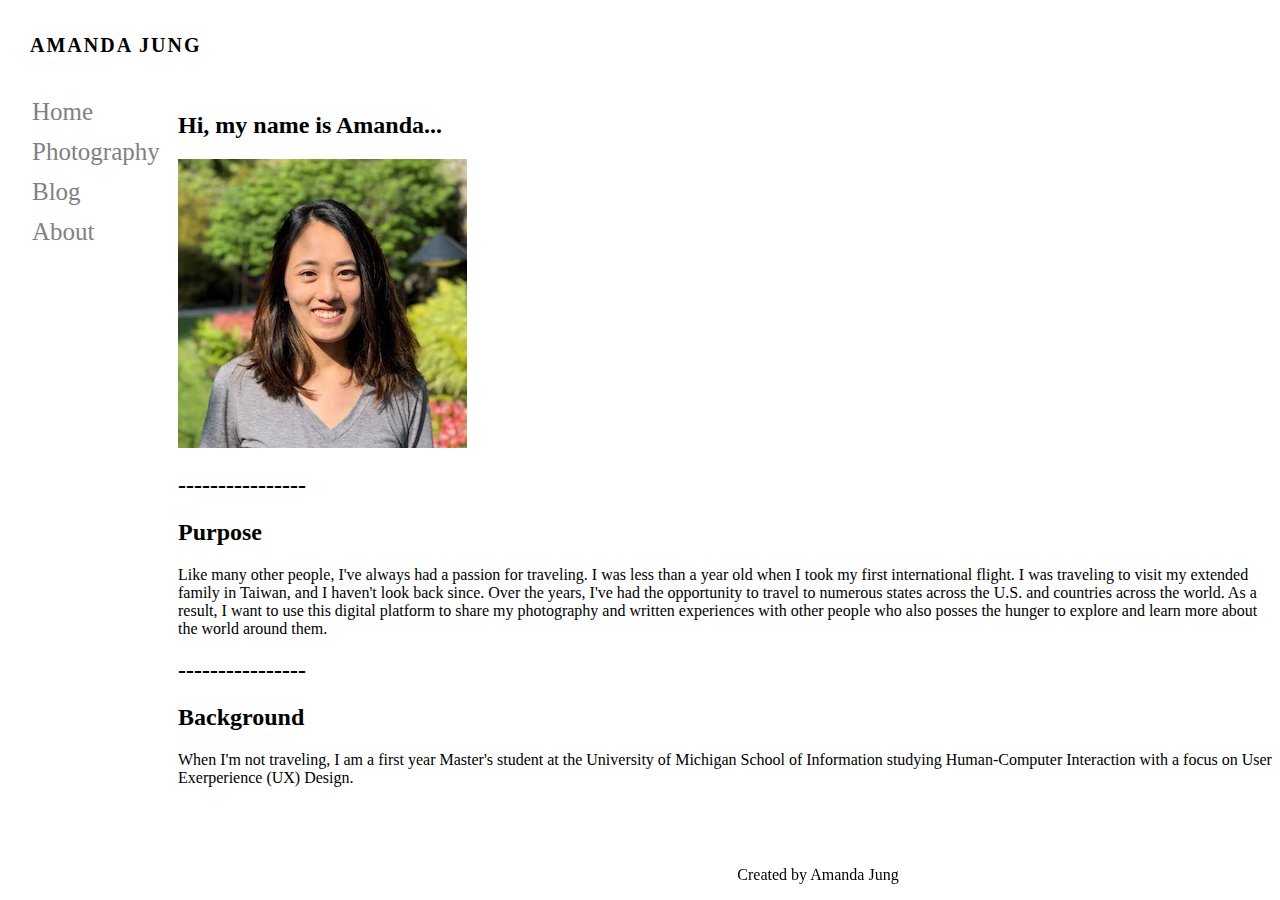
==== about.html @ 81cb40ef "Add files via upload" ====
<!-- images included in this page: IMG_0490.jpeg-->
<!DOCTYPE html>
<html lang="en" dir="ltr">
  <head>
    <meta charset="utf-8">
    <title>Amanda Jung</title>

    <!--CSS Sheets-->
    <link rel="stylesheet" href="css/style.css">
  </head>

  <body>
    <header>
      <a class="logo" href="index.html"><h1>AMANDA JUNG</h1></a>
    </header>

    <!--Side Navigation Bar-->
    <div class="sidenav">
      <a href=index.html>Home</a>
      <a href=photography.html>Photography</a>
      <a href=blog.html>Blog</a>
      <a href=about.html>About</a>
    </div>

    <div class="main">
      <!--Masthead-->
      <div class="masthead">
        <h2>Hi, my name is Amanda...</h2>
      </div>

      <!--Image-->
      <img src=images/profile.jpeg alt="profile picture">

      <!--Purpose-->
      <div class="purpose">
        <h2>----------------</h2>
        <h2>Purpose</h2>
          Like many other people, I've always had a passion for traveling. I was less than a year old when I took my first international flight. I was traveling to visit my extended family in Taiwan, and I haven't look back since. Over the years, I've had the opportunity to travel to numerous states across the U.S. and countries across the world. As a result, I want to use this digital platform to share my photography and written experiences with other people who also posses the hunger to explore and learn more about the world around them.
      </div>

      <!--Background-->
      <div class="background">
        <h2>----------------</h2>
        <h2>Background</h2>
          When I'm not traveling, I am a first year Master's student at the University of Michigan School of Information studying Human-Computer Interaction with a focus on User Exerperience (UX) Design.
      </div>

      <!--Footer-->
      <footer>
        <p>Created by Amanda Jung</p>
      </footer>

  </body>

</html>
---- css/style.css ----
/*--Header--*/
h1 {
  float: left;
  padding: 13px 0px;
  padding-left: 30px;
  font-size: 20px;
  letter-spacing: 2px;
  white-space: nowrap;
  color: black;
  overflow: hidden;
  display: block;
}

header {
  position:absolute;
  left:0; right:0;
  height: 92px;
}

/*--Sidenav--*/
.sidenav {
  position: absolute;
  left:0; top:92px; bottom: 0;
  width: 15%;
}

.sidenav a {
  padding: 6px 6px 6px 32px;
  text-decoration: none;
  font-size: 25px;
  color: #818181;
  display: block;
}

.sidenav a:hover {
  color: #000000;
}

/*--Content--*/
.main {
  position: absolute;
  left:178px; top:92px; right:0; bottom:0;
}

img {
  max-width: 50%;
  max-height: 50%;
}

/*--Footer--*/
footer {
  position: fixed;
  bottom: 0;
  width:100%;
  text-align: center;
}
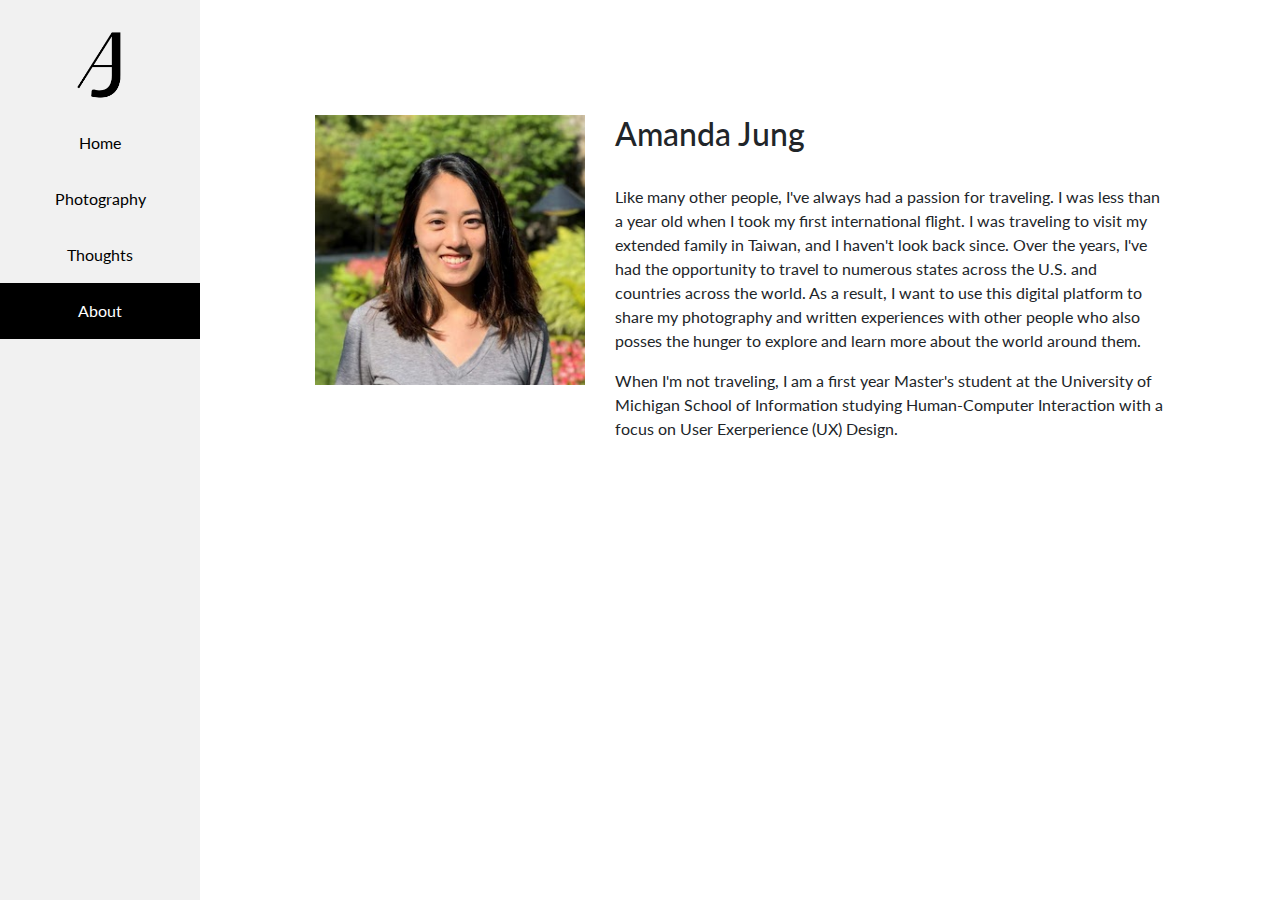
==== commit 12f01513: "Add files via upload" ====
--- a/about.html
+++ b/about.html
@@ -2,53 +2,81 @@
 <!DOCTYPE html>
 <html lang="en" dir="ltr">
   <head>
+    <!-- Global site tag (gtag.js) - Google Analytics -->
+    <script async src="https://www.googletagmanager.com/gtag/js?id=UA-138714808-1"></script>
+    <script>
+      window.dataLayer = window.dataLayer || [];
+      function gtag(){dataLayer.push(arguments);}
+      gtag('js', new Date());
+
+      gtag('config', 'UA-138714808-1');
+    </script>
+
     <meta charset="utf-8">
     <title>Amanda Jung</title>
 
     <!--CSS Sheets-->
+    <!--link rel="stylesheet" href="css/default.css"-->
+    <link rel="stylesheet" type="text/css" href="css/html5reset.css">
+    <link rel="stylesheet" href="https://maxcdn.bootstrapcdn.com/bootstrap/4.3.1/css/bootstrap.min.css">
     <link rel="stylesheet" href="css/style.css">
+
+    <!--Text Font & Font Awesome (for icons)-->
+    <link href="https://fonts.googleapis.com/css?family=Lato" rel="stylesheet">
+    <link rel="stylesheet" href="https://use.fontawesome.com/releases/v5.7.2/css/all.css" integrity="sha384-fnmOCqbTlWIlj8LyTjo7mOUStjsKC4pOpQbqyi7RrhN7udi9RwhKkMHpvLbHG9Sr" crossorigin="anonymous">
+
+    <!-- Responsiveness-->
+    <meta name="viewport" content="width=device-width, initial-scale=1.0">
   </head>
 
   <body>
     <header>
-      <a class="logo" href="index.html"><h1>AMANDA JUNG</h1></a>
+      <a href="#content" class="skip">Skip to Main Content</a>
     </header>
 
     <!--Side Navigation Bar-->
-    <div class="sidenav">
-      <a href=index.html>Home</a>
-      <a href=photography.html>Photography</a>
-      <a href=blog.html>Blog</a>
-      <a href=about.html>About</a>
-    </div>
+    <nav class="sidenav" id='test_sidenav'>
+      <a href="index.html" id="logo"><img src="images/logo.png"></a>
+      <div id='pages'>
+          <a href=index.html>Home</a>
+          <a href=photography.html>Photography</a>
+          <a href=thoughts.html>Thoughts</a>
+          <a class="active"  href=about.html>About</a>
+      </div>
+      <a href="javascript:void(0);" id="icon" onclick="hamburger_menu()"><i class="fa fa-bars"></i></a>
+    </nav>
 
-    <div class="main">
+    <main class="about_content">
       <!--Masthead-->
-      <div class="masthead">
-        <h2>Hi, my name is Amanda...</h2>
+      <div class="flipbox">
+        <div class="flipbox_inner">
+
+          <div class="flipbox_front">
+            <div class="profile"><img src=images/profile.jpeg alt="Profile picture of Amanda"></div>
+          </div>
+
+          <div class="flipbox_back">
+            <div class="profile"><img src=images/profile2.jpg alt="Profile picture of Amanda"></div>
+          </div>
+
+        </div>
       </div>
 
-      <!--Image-->
-      <img src=images/profile.jpeg alt="profile picture">
+      <!--Purpose-->
+      <div class="bio">
+        <h2>Amanda Jung</h2><br>
 
-      <!--Purpose-->
-      <div class="purpose">
-        <h2>----------------</h2>
-        <h2>Purpose</h2>
-          Like many other people, I've always had a passion for traveling. I was less than a year old when I took my first international flight. I was traveling to visit my extended family in Taiwan, and I haven't look back since. Over the years, I've had the opportunity to travel to numerous states across the U.S. and countries across the world. As a result, I want to use this digital platform to share my photography and written experiences with other people who also posses the hunger to explore and learn more about the world around them.
+        <p>Like many other people, I've always had a passion for traveling. I was less than a year old when I took my first international flight. I was traveling to visit my extended family in Taiwan, and I haven't look back since. Over the years, I've had the opportunity to travel to numerous states across the U.S. and countries across the world. As a result, I want to use this digital platform to share my photography and written experiences with other people who also posses the hunger to explore and learn more about the world around them.</p>
+
+        <p>When I'm not traveling, I am a first year Master's student at the University of Michigan School of Information studying Human-Computer Interaction with a focus on User Exerperience (UX) Design.</p>
       </div>
 
-      <!--Background-->
-      <div class="background">
-        <h2>----------------</h2>
-        <h2>Background</h2>
-          When I'm not traveling, I am a first year Master's student at the University of Michigan School of Information studying Human-Computer Interaction with a focus on User Exerperience (UX) Design.
-      </div>
+    </main>
 
-      <!--Footer-->
-      <footer>
-        <p>Created by Amanda Jung</p>
-      </footer>
+    <!--Footer-->
+    <footer>
+      <a href="https://www.linkedin.com/in/amajung" aria-label="Learn more about Amanda Jung's professional background."><i class="fab fa-linkedin-in"></i></a>
+    </footer>
 
   </body>
 
--- a/css/style.css
+++ b/css/style.css
@@ -1,56 +1,257 @@
+/*--Skip to Content Button--*/
+a.skip{
+	padding: 10px;
+	text-decoration: none;
+	position: absolute;
+  top: -40px;
+  transition: top ease-in 2s;
+}
+
+a.skip:focus{
+	background: white;
+	top: 5px;
+	border: 1px solid black;
+}
+
+/*--Font--*/
+html, body {
+	font-family: Lato;
+}
+
 /*--Header--*/
 h1 {
-  float: left;
   padding: 13px 0px;
   padding-left: 30px;
   font-size: 20px;
   letter-spacing: 2px;
-  white-space: nowrap;
-  color: black;
-  overflow: hidden;
-  display: block;
-}
-
-header {
-  position:absolute;
-  left:0; right:0;
-  height: 92px;
 }
 
 /*--Sidenav--*/
 .sidenav {
+	margin: 0;
+	padding: 15px 0;
+ 	width: 200px;
+  background-color: #f1f1f1;
+	position: fixed;
+	height: 100%;
+}
+
+.sidenav a {
+	display: block;
+	text-align: center;
+  color: black;
+  padding: 16px;
+  text-decoration: none; /* Omits underline */
+}
+
+.sidenav a:hover { color: #555; }
+
+.sidenav a.active {
+	background-color: #000000;
+  color: white;
+}
+
+.sidenav #logo {
+	display: block;
+	width: 100px;
+	padding: 10px;
+	margin: auto; /* Centers logo */
+}
+
+.sidenav #pages { display: block; }
+.sidenav #icon { display: none; }
+
+
+/*--Content--*/
+#welcome_screen {
+	color: white;
+	text-align: center;
+	margin-top: 120px;
+	font-size: 30px;
+}
+
+#buttons {
+	text-align: center;
+	margin-top: 60px;
+}
+
+button {
+  background-color: #606060; /* Dark grey */
+  padding: 15px 32px;
+	margin: 0 5px;
+  text-align: center;
+  display: inline-block;
+  font-size: 16px;
+	cursor: pointer;
+	border-radius: 8px;
+}
+
+button a {
+	color: white;
+	border: white 1px;
+}
+
+button:hover {
+	text-decoration: none;
+	background-color: lightgrey;
+	color: black;
+}
+
+.btn:active{
+	text-decoration: underline;
+}
+
+#home_content {
+	background-color: #606060;
+  width: 50%;
+  height: 50%;
   position: absolute;
-  left:0; top:92px; bottom: 0;
-  width: 15%;
-}
-
-.sidenav a {
-  padding: 6px 6px 6px 32px;
-  text-decoration: none;
-  font-size: 25px;
-  color: #818181;
+  left: 50%;
+  top: 50%;
+  transform: translate(-50%, -50%);
+}
+#main_home { height: 100vh; }
+
+main {
+	position: relative;
+	margin: auto;
+	vertical-align: middle;
+	height: 100%;
+	margin-left: 200px;
+	padding: 1px 16px;
+	padding-top: 10px;
+}
+
+/* PHOTOGRAPHY Content */
+.lightbox {
+	display: none;
+
+/* Apply basic lightbox styling */
+ position: fixed;
+ z-index: 9999;
+ width: 100%;
+ height: 100%;
+ text-align: center;
+ top: 0;left: 0;
+ background: rgba(0,0,0,0.8);
+}
+
+.lightbox img {
+  /* Pad the lightbox image */
+	max-width: 60%;
+  max-height: 80%;
+  margin-top: 5%;
+}
+
+.lightbox:target {
+  /** Show lightbox when it is target */
   display: block;
-}
-
-.sidenav a:hover {
-  color: #000000;
-}
-
-/*--Content--*/
-.main {
+
+  /** Remove default browser outline style */
+  outline: none;
+}
+
+.filter_buttons {	text-align: center; }
+button {
+	color: white;
+	text-decoration: none;
+	border: none;
+}
+
+#filter_buttons { text-align: center; }
+
+#content {
+	display: grid;
+	grid-template-columns: auto auto auto;
+	padding-top: 10px;
+}
+
+.column {
+	padding: 1%;
+	display: none;
+}
+
+.show {	display: block; }
+
+img { width: 100% }
+
+/* BLOG Content */
+.carousel-inner img {
+  width: 100%;
+  height: 80%;
+}
+
+/* ABOUT Content */
+.about_content {
+	display: grid;
+	grid-template-columns: auto auto;
+	padding: 100px;
+}
+
+.profile, .bio {
+	margin: 15px;
+}
+
+/* Container for flipbox */
+.flipbox {
+  width: 300px;
+  height: 200px;
+}
+
+/* Deals with logistics of transforming each side */
+.flipbox_inner {
+  transition: transform 0.8s;
+  transform-style: preserve-3d;
+}
+
+/* Do an horizontal flip when you move the mouse over the flip box container */
+.flipbox:hover .flipbox_inner { transform: rotateY(180deg); }
+
+/* Position the front and back side */
+.flipbox_front, .flipbox_back {
   position: absolute;
-  left:178px; top:92px; right:0; bottom:0;
-}
-
-img {
-  max-width: 50%;
-  max-height: 50%;
-}
+  width: 100%; height: 100%;
+  backface-visibility: hidden;
+}
+
+/* Complete flipping of backside */
+.flipbox_back { transform: rotateY(180deg);}
 
 /*--Footer--*/
 footer {
-  position: fixed;
-  bottom: 0;
-  width:100%;
+	margin-left: 200px;
   text-align: center;
-}
+	height: auto;
+	padding: 20px;
+}
+
+/*--Responsive Layouts--*/
+
+/*--Tablet--*/
+/*Responsive toggle not opened*/
+@media screen and (max-width: 768px) {
+	/* Menu is closed */
+	.sidenav #pages { display: none; }
+  .sidenav #icon {
+		display: block;
+		position: absolute;
+		top: 0;
+		right: 0;
+  }
+
+	.sidenav {
+    width: 100%;
+    height: auto;
+    position: relative;
+  }
+
+	.sidenav #logo {
+		width: 25px;
+		padding: 0;
+	}
+
+	/* Menu is toggled opened */
+	.sidenav.opened #pages {display: block;}
+
+  main, footer {margin-left: 0;}
+}
